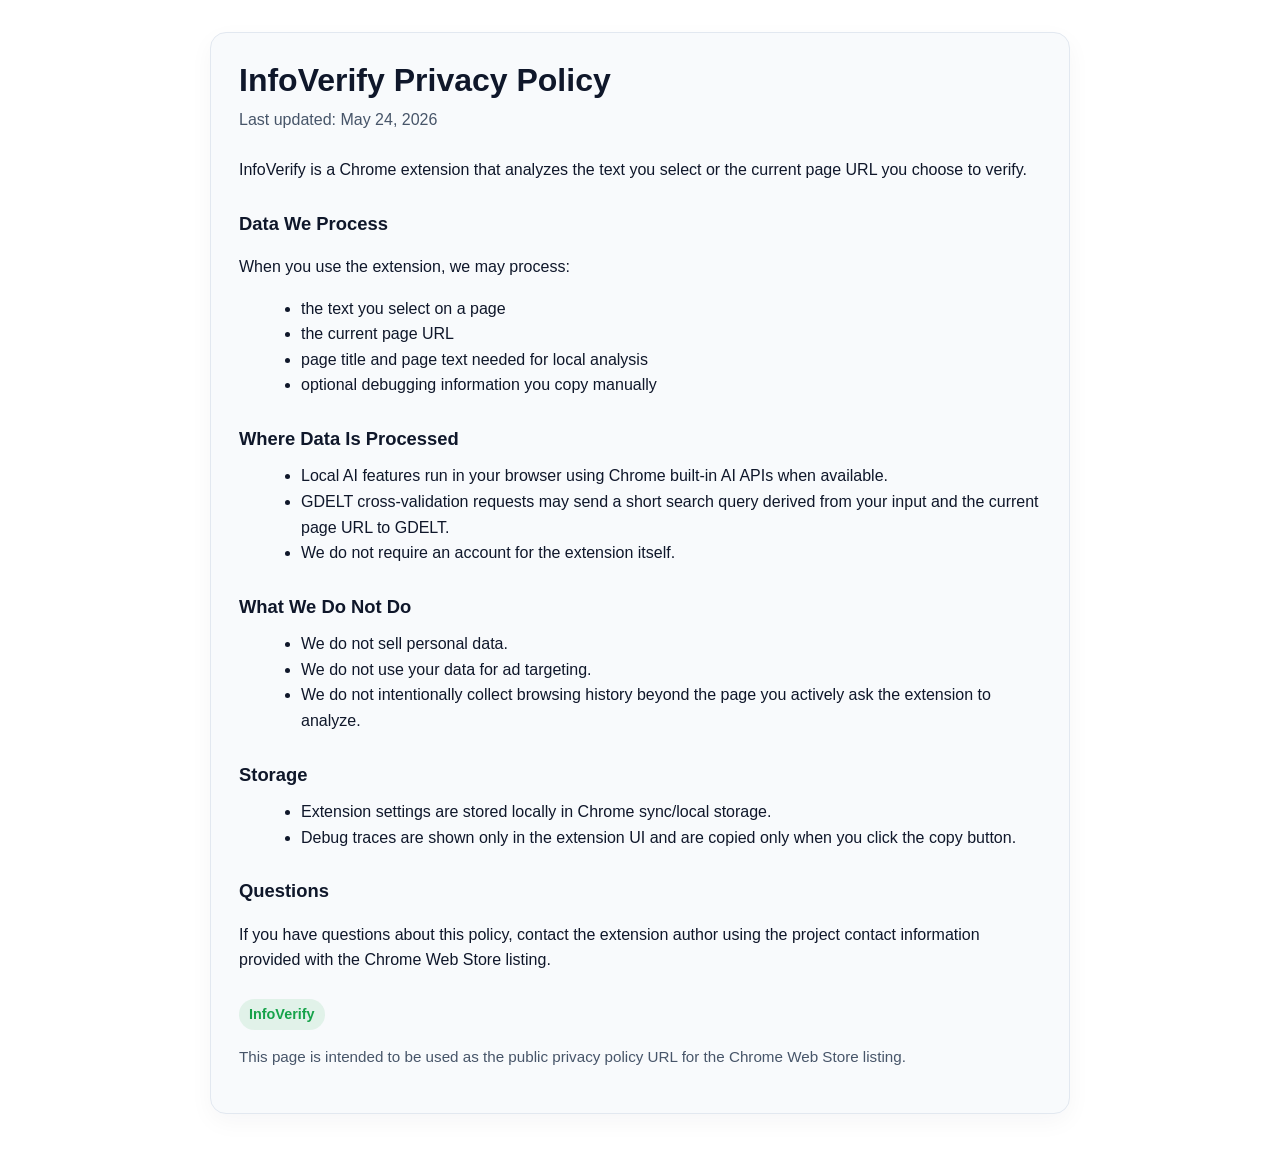
==== docs/index.html @ bec1f731 "parivacy doc" ====
<!doctype html>
<html lang="en">
<head>
  <meta charset="utf-8" />
  <meta name="viewport" content="width=device-width, initial-scale=1" />
  <title>InfoVerify Privacy Policy</title>
  <style>
    :root {
      color-scheme: light;
      --bg: #ffffff;
      --panel: #f8fafc;
      --text: #0f172a;
      --muted: #475569;
      --border: #e2e8f0;
      --accent: #16a34a;
    }
    html, body { margin: 0; padding: 0; background: var(--bg); color: var(--text); font: 16px/1.6 -apple-system, BlinkMacSystemFont, "Segoe UI", Roboto, Helvetica, Arial, sans-serif; }
    body { padding: 32px 20px 56px; }
    .wrap { max-width: 860px; margin: 0 auto; }
    .card { background: var(--panel); border: 1px solid var(--border); border-radius: 16px; padding: 28px; box-shadow: 0 8px 24px rgba(15, 23, 42, 0.04); }
    h1 { margin: 0 0 8px; font-size: 2rem; line-height: 1.2; }
    .meta { color: var(--muted); margin-bottom: 24px; }
    h2 { margin: 26px 0 10px; font-size: 1.15rem; }
    p, li { color: var(--text); }
    ul { margin: 10px 0 0 22px; }
    .badge { display: inline-block; margin-top: 10px; padding: 4px 10px; border-radius: 999px; background: rgba(22, 163, 74, 0.1); color: var(--accent); font-size: 0.9rem; font-weight: 600; }
    .note { color: var(--muted); font-size: 0.95rem; }
    a { color: #0f766e; }
  </style>
</head>
<body>
  <main class="wrap">
    <section class="card">
      <h1>InfoVerify Privacy Policy</h1>
      <div class="meta">Last updated: May 24, 2026</div>
      <p>InfoVerify is a Chrome extension that analyzes the text you select or the current page URL you choose to verify.</p>

      <h2>Data We Process</h2>
      <p>When you use the extension, we may process:</p>
      <ul>
        <li>the text you select on a page</li>
        <li>the current page URL</li>
        <li>page title and page text needed for local analysis</li>
        <li>optional debugging information you copy manually</li>
      </ul>

      <h2>Where Data Is Processed</h2>
      <ul>
        <li>Local AI features run in your browser using Chrome built-in AI APIs when available.</li>
        <li>GDELT cross-validation requests may send a short search query derived from your input and the current page URL to GDELT.</li>
        <li>We do not require an account for the extension itself.</li>
      </ul>

      <h2>What We Do Not Do</h2>
      <ul>
        <li>We do not sell personal data.</li>
        <li>We do not use your data for ad targeting.</li>
        <li>We do not intentionally collect browsing history beyond the page you actively ask the extension to analyze.</li>
      </ul>

      <h2>Storage</h2>
      <ul>
        <li>Extension settings are stored locally in Chrome sync/local storage.</li>
        <li>Debug traces are shown only in the extension UI and are copied only when you click the copy button.</li>
      </ul>

      <h2>Questions</h2>
      <p>If you have questions about this policy, contact the extension author using the project contact information provided with the Chrome Web Store listing.</p>
      <div class="badge">InfoVerify</div>
      <p class="note">This page is intended to be used as the public privacy policy URL for the Chrome Web Store listing.</p>
    </section>
  </main>
</body>
</html>
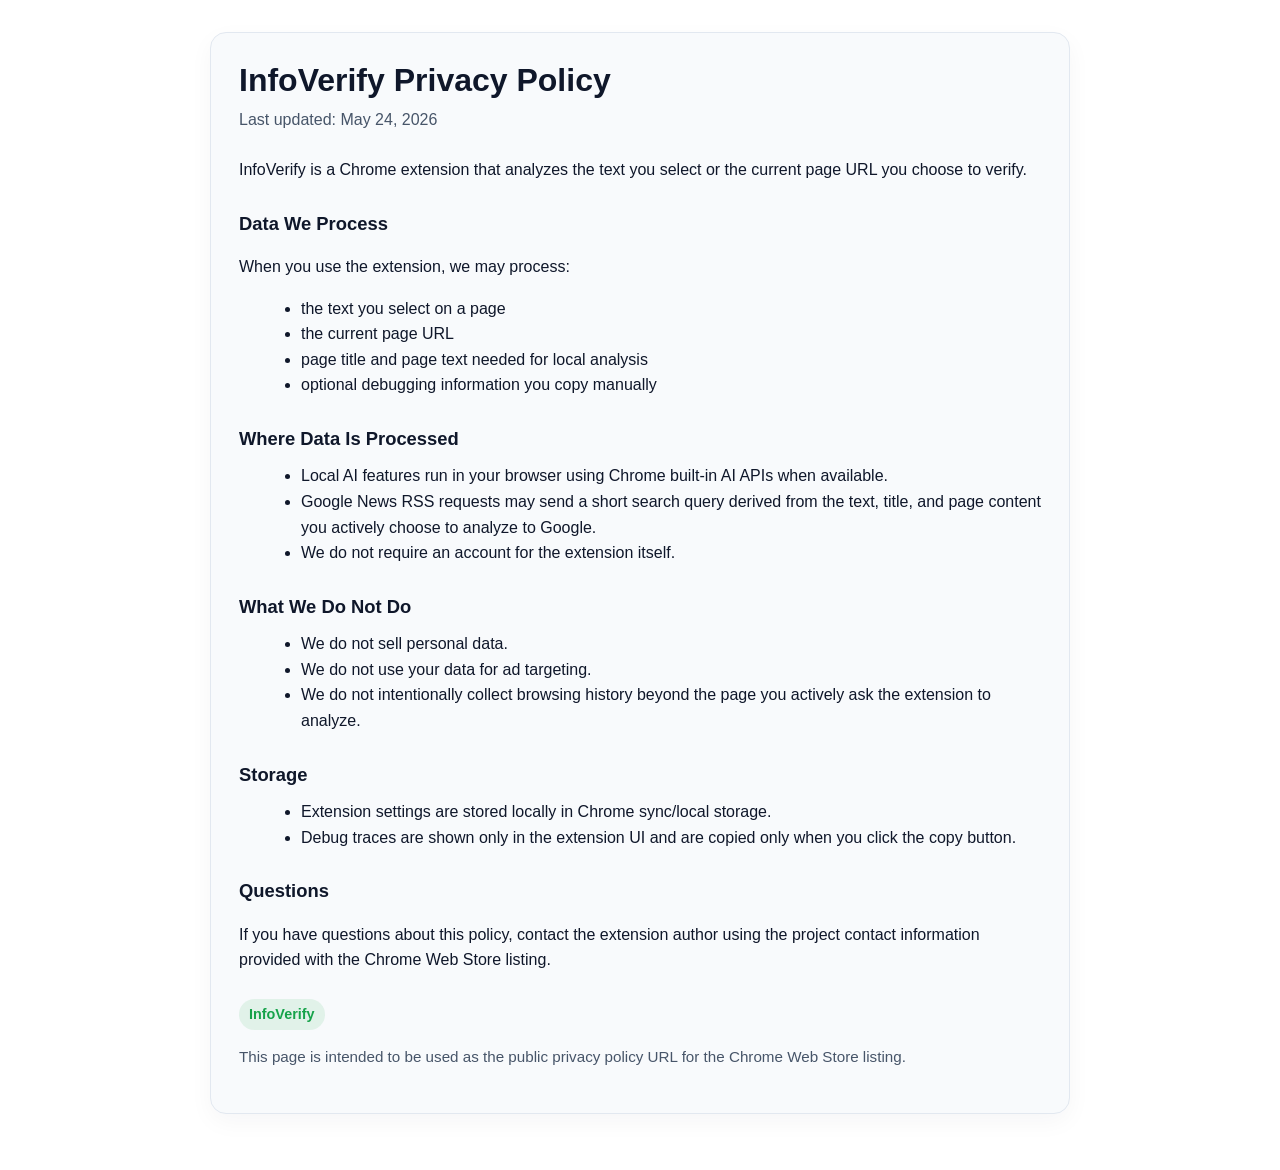
==== commit 51ef2b01: "switch to google news" ====
--- a/docs/index.html
+++ b/docs/index.html
@@ -47,7 +47,7 @@
       <h2>Where Data Is Processed</h2>
       <ul>
         <li>Local AI features run in your browser using Chrome built-in AI APIs when available.</li>
-        <li>GDELT cross-validation requests may send a short search query derived from your input and the current page URL to GDELT.</li>
+        <li>Google News RSS requests may send a short search query derived from the text, title, and page content you actively choose to analyze to Google.</li>
         <li>We do not require an account for the extension itself.</li>
       </ul>
 
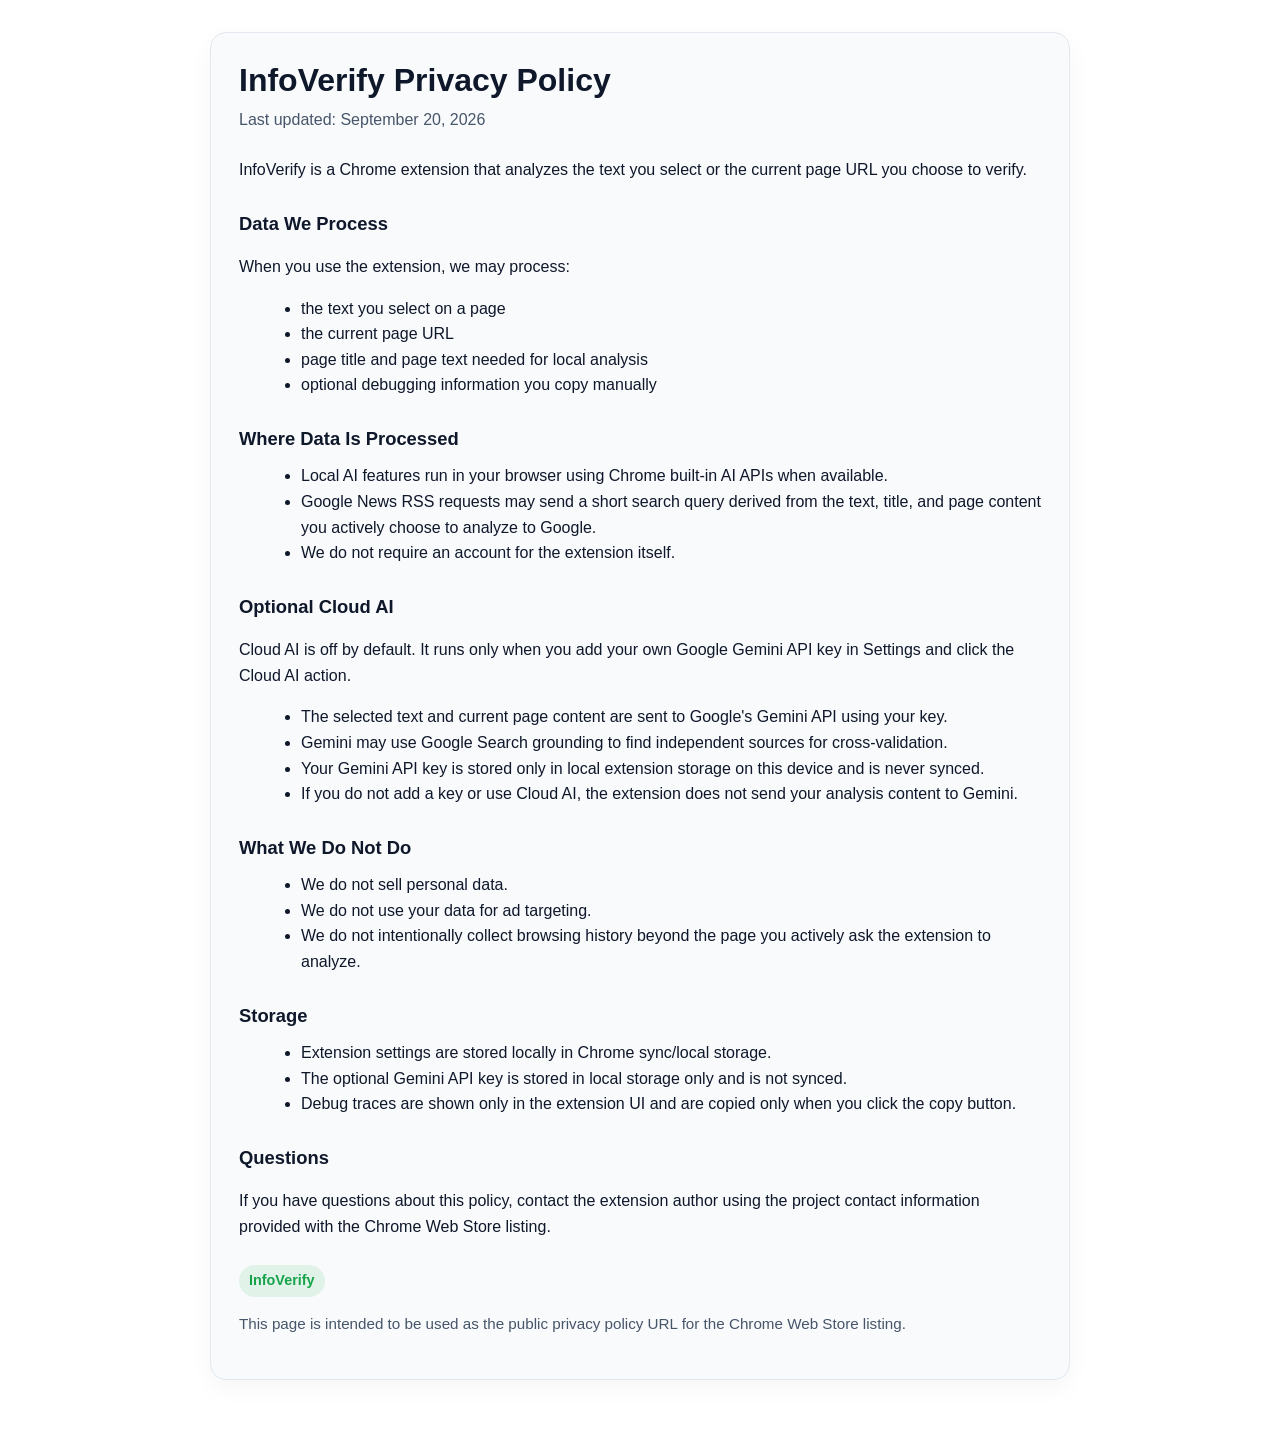
==== commit 05e212e1: "privacy doc update" ====
--- a/docs/index.html
+++ b/docs/index.html
@@ -32,7 +32,7 @@
   <main class="wrap">
     <section class="card">
       <h1>InfoVerify Privacy Policy</h1>
-      <div class="meta">Last updated: May 24, 2026</div>
+      <div class="meta">Last updated: September 20, 2026</div>
       <p>InfoVerify is a Chrome extension that analyzes the text you select or the current page URL you choose to verify.</p>
 
       <h2>Data We Process</h2>
@@ -51,6 +51,15 @@
         <li>We do not require an account for the extension itself.</li>
       </ul>
 
+      <h2>Optional Cloud AI</h2>
+      <p>Cloud AI is off by default. It runs only when you add your own Google Gemini API key in Settings and click the Cloud AI action.</p>
+      <ul>
+        <li>The selected text and current page content are sent to Google's Gemini API using your key.</li>
+        <li>Gemini may use Google Search grounding to find independent sources for cross-validation.</li>
+        <li>Your Gemini API key is stored only in local extension storage on this device and is never synced.</li>
+        <li>If you do not add a key or use Cloud AI, the extension does not send your analysis content to Gemini.</li>
+      </ul>
+
       <h2>What We Do Not Do</h2>
       <ul>
         <li>We do not sell personal data.</li>
@@ -61,6 +70,7 @@
       <h2>Storage</h2>
       <ul>
         <li>Extension settings are stored locally in Chrome sync/local storage.</li>
+        <li>The optional Gemini API key is stored in local storage only and is not synced.</li>
         <li>Debug traces are shown only in the extension UI and are copied only when you click the copy button.</li>
       </ul>
 
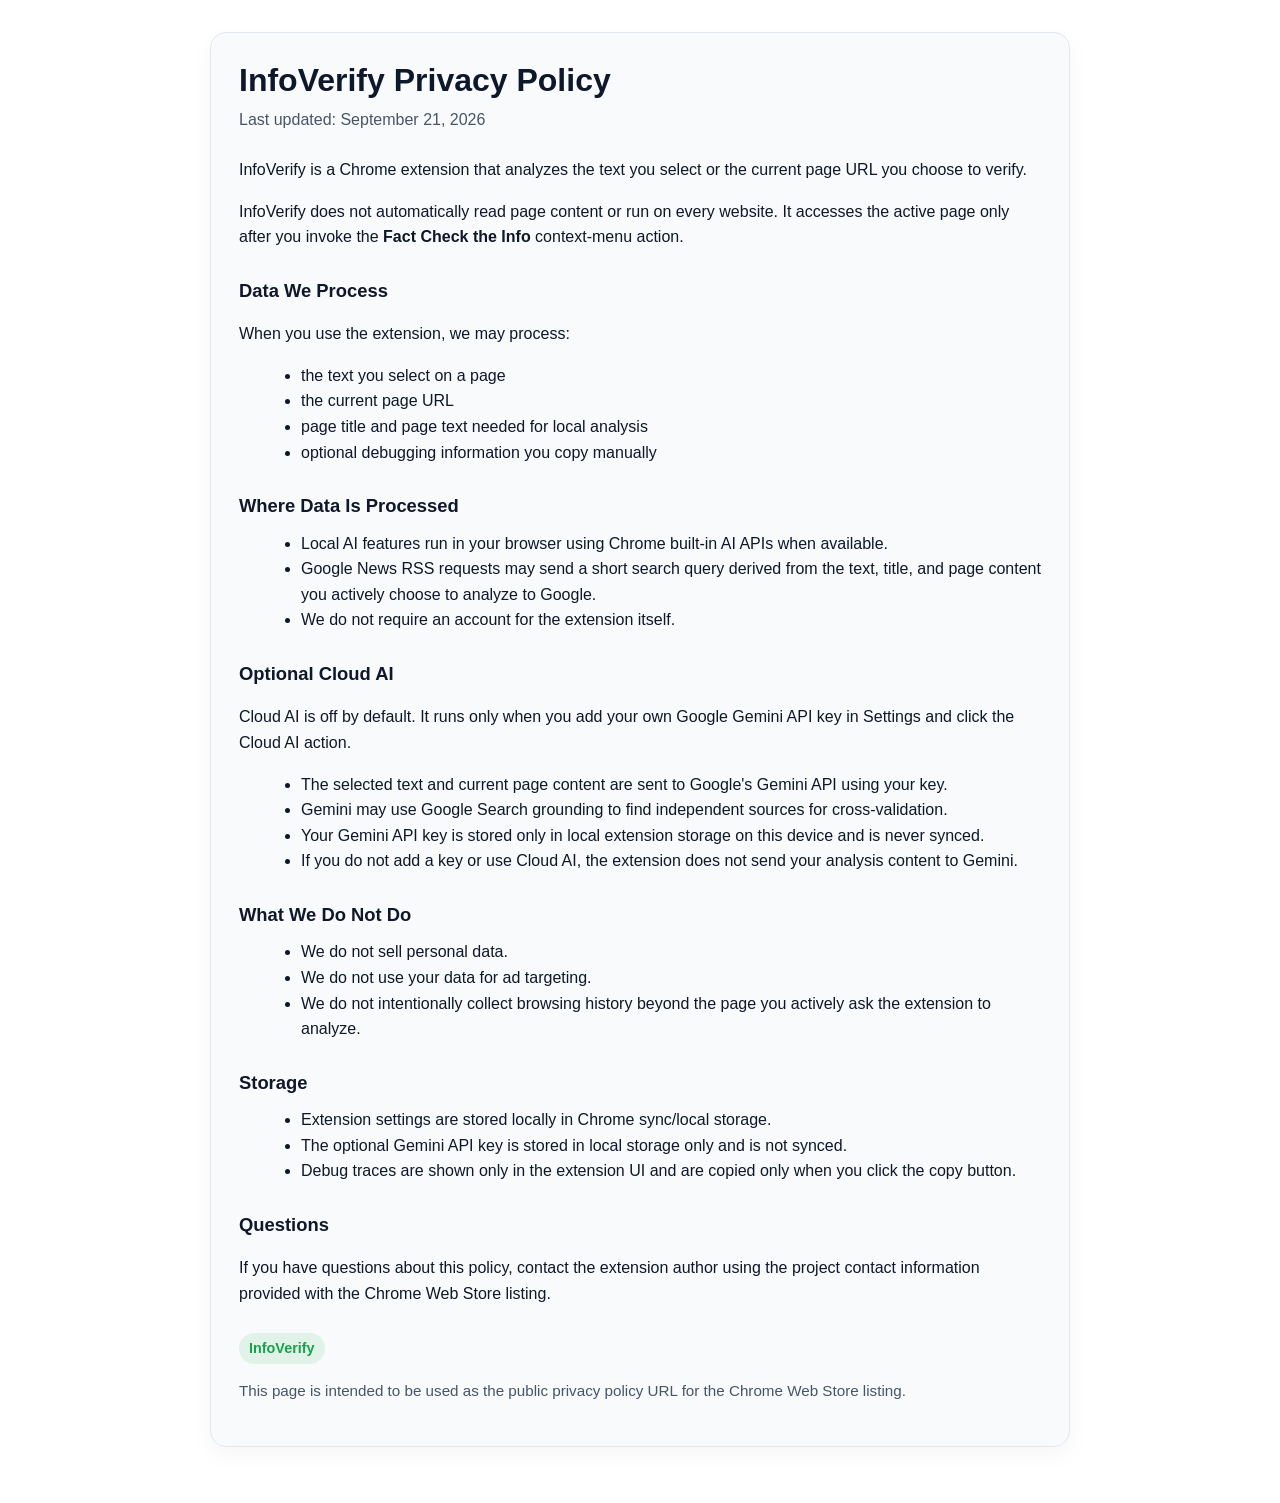
==== commit 29f9b13e: "update announce" ====
--- a/docs/index.html
+++ b/docs/index.html
@@ -32,8 +32,9 @@
   <main class="wrap">
     <section class="card">
       <h1>InfoVerify Privacy Policy</h1>
-      <div class="meta">Last updated: September 20, 2026</div>
+      <div class="meta">Last updated: September 21, 2026</div>
       <p>InfoVerify is a Chrome extension that analyzes the text you select or the current page URL you choose to verify.</p>
+      <p>InfoVerify does not automatically read page content or run on every website. It accesses the active page only after you invoke the <strong>Fact Check the Info</strong> context-menu action.</p>
 
       <h2>Data We Process</h2>
       <p>When you use the extension, we may process:</p>
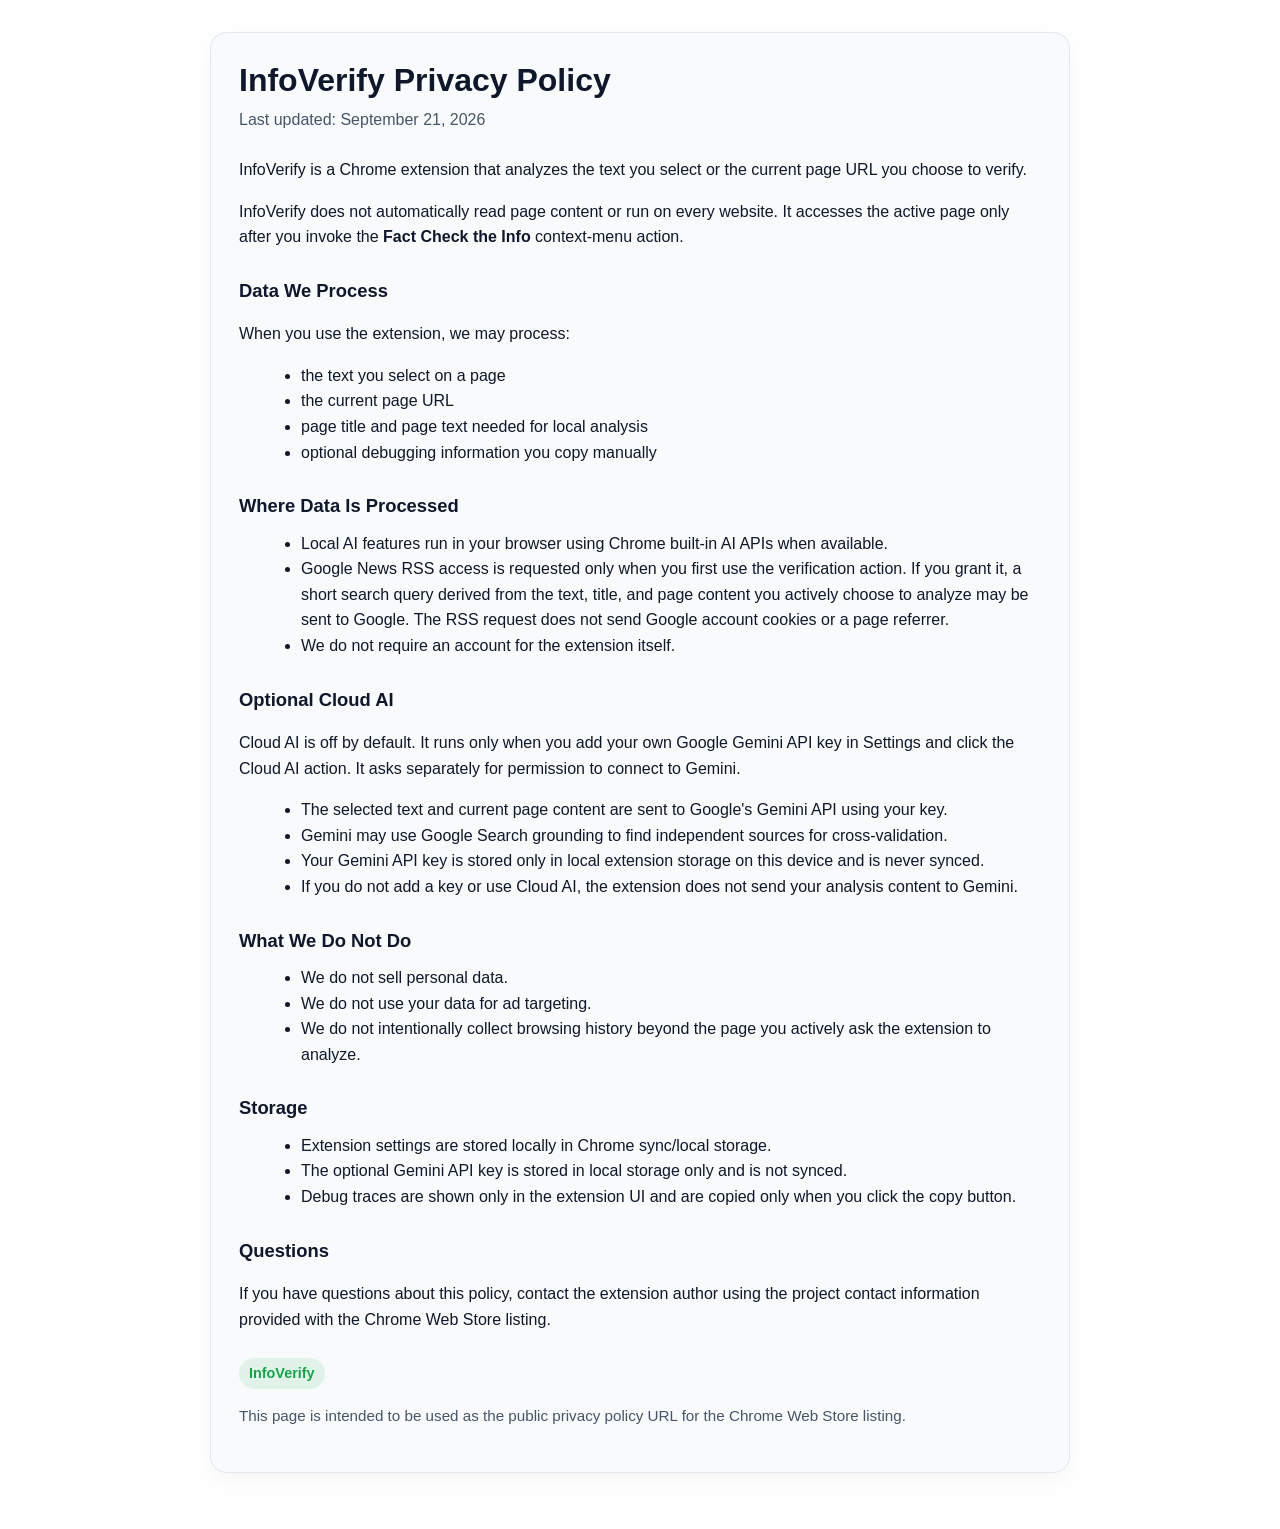
==== commit f77b6469: "update announce" ====
--- a/docs/index.html
+++ b/docs/index.html
@@ -48,12 +48,12 @@
       <h2>Where Data Is Processed</h2>
       <ul>
         <li>Local AI features run in your browser using Chrome built-in AI APIs when available.</li>
-        <li>Google News RSS requests may send a short search query derived from the text, title, and page content you actively choose to analyze to Google.</li>
+        <li>Google News RSS access is requested only when you first use the verification action. If you grant it, a short search query derived from the text, title, and page content you actively choose to analyze may be sent to Google. The RSS request does not send Google account cookies or a page referrer.</li>
         <li>We do not require an account for the extension itself.</li>
       </ul>
 
       <h2>Optional Cloud AI</h2>
-      <p>Cloud AI is off by default. It runs only when you add your own Google Gemini API key in Settings and click the Cloud AI action.</p>
+      <p>Cloud AI is off by default. It runs only when you add your own Google Gemini API key in Settings and click the Cloud AI action. It asks separately for permission to connect to Gemini.</p>
       <ul>
         <li>The selected text and current page content are sent to Google's Gemini API using your key.</li>
         <li>Gemini may use Google Search grounding to find independent sources for cross-validation.</li>
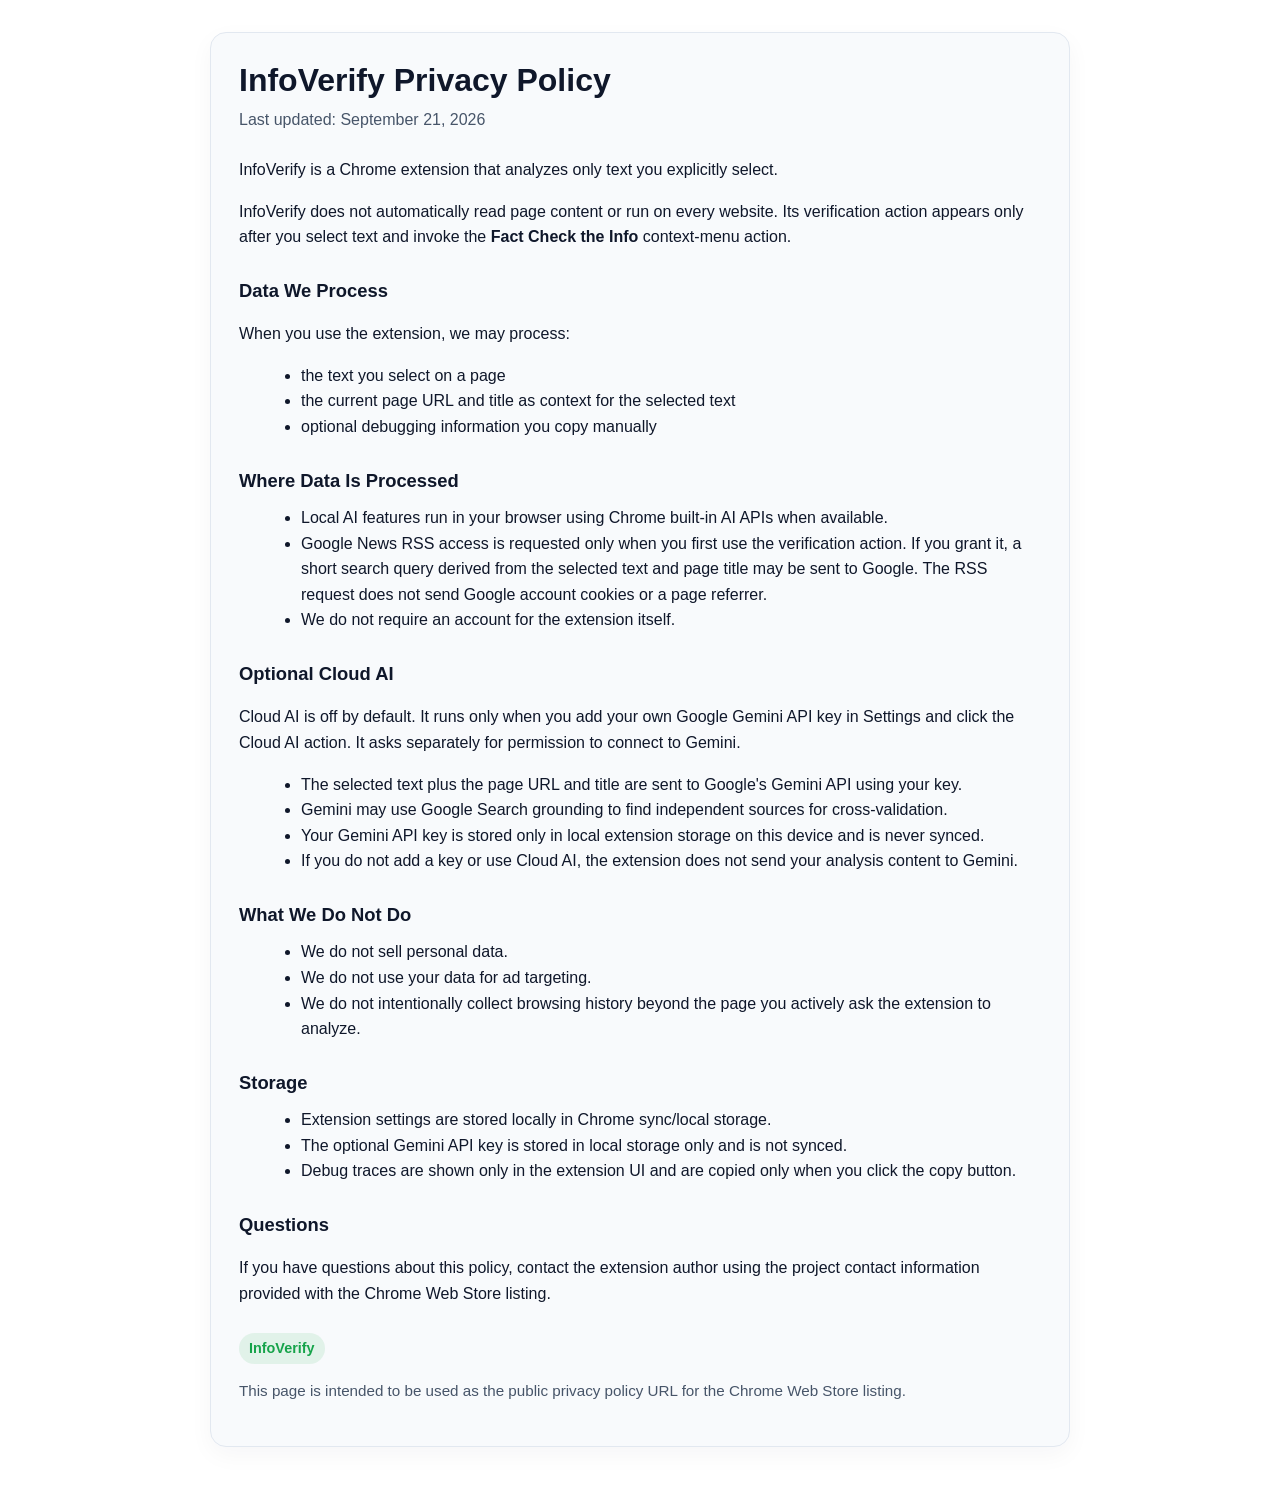
==== commit 3dae71f1: "remove page text read" ====
--- a/docs/index.html
+++ b/docs/index.html
@@ -33,29 +33,28 @@
     <section class="card">
       <h1>InfoVerify Privacy Policy</h1>
       <div class="meta">Last updated: September 21, 2026</div>
-      <p>InfoVerify is a Chrome extension that analyzes the text you select or the current page URL you choose to verify.</p>
-      <p>InfoVerify does not automatically read page content or run on every website. It accesses the active page only after you invoke the <strong>Fact Check the Info</strong> context-menu action.</p>
+      <p>InfoVerify is a Chrome extension that analyzes only text you explicitly select.</p>
+      <p>InfoVerify does not automatically read page content or run on every website. Its verification action appears only after you select text and invoke the <strong>Fact Check the Info</strong> context-menu action.</p>
 
       <h2>Data We Process</h2>
       <p>When you use the extension, we may process:</p>
       <ul>
         <li>the text you select on a page</li>
-        <li>the current page URL</li>
-        <li>page title and page text needed for local analysis</li>
+        <li>the current page URL and title as context for the selected text</li>
         <li>optional debugging information you copy manually</li>
       </ul>
 
       <h2>Where Data Is Processed</h2>
       <ul>
         <li>Local AI features run in your browser using Chrome built-in AI APIs when available.</li>
-        <li>Google News RSS access is requested only when you first use the verification action. If you grant it, a short search query derived from the text, title, and page content you actively choose to analyze may be sent to Google. The RSS request does not send Google account cookies or a page referrer.</li>
+        <li>Google News RSS access is requested only when you first use the verification action. If you grant it, a short search query derived from the selected text and page title may be sent to Google. The RSS request does not send Google account cookies or a page referrer.</li>
         <li>We do not require an account for the extension itself.</li>
       </ul>
 
       <h2>Optional Cloud AI</h2>
       <p>Cloud AI is off by default. It runs only when you add your own Google Gemini API key in Settings and click the Cloud AI action. It asks separately for permission to connect to Gemini.</p>
       <ul>
-        <li>The selected text and current page content are sent to Google's Gemini API using your key.</li>
+        <li>The selected text plus the page URL and title are sent to Google's Gemini API using your key.</li>
         <li>Gemini may use Google Search grounding to find independent sources for cross-validation.</li>
         <li>Your Gemini API key is stored only in local extension storage on this device and is never synced.</li>
         <li>If you do not add a key or use Cloud AI, the extension does not send your analysis content to Gemini.</li>
